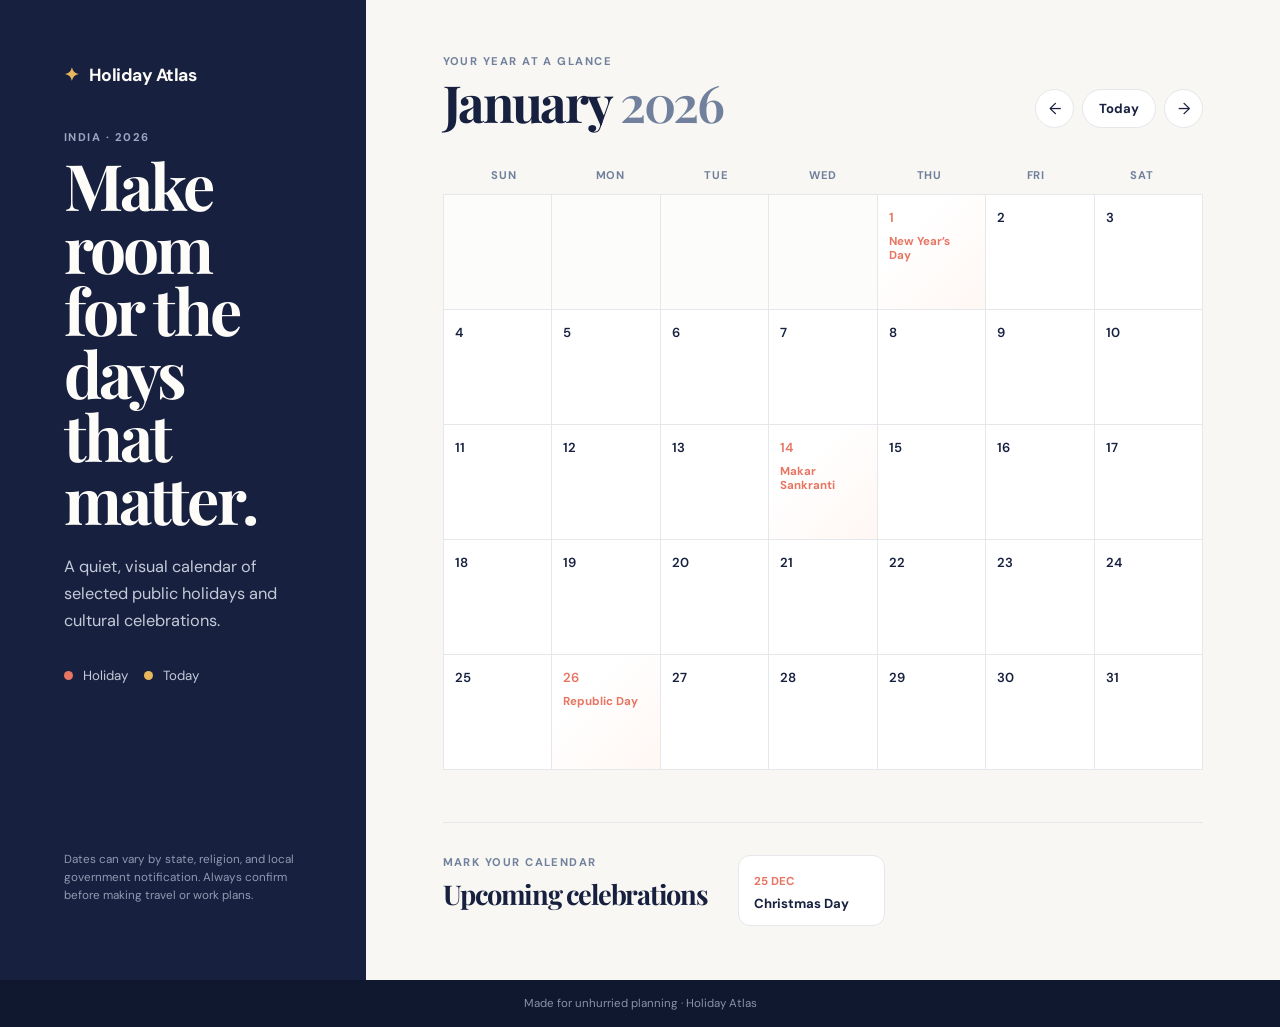
==== index.html @ 29063654 "making it simple" ====
<!doctype html>
<html lang="en">
  <head>
    <meta charset="UTF-8" />
    <meta name="viewport" content="width=device-width, initial-scale=1.0" />
    <meta name="theme-color" content="#17213f" />
    <title>Holiday Atlas · 2026</title>
    <link rel="preconnect" href="https://fonts.googleapis.com" />
    <link rel="preconnect" href="https://fonts.gstatic.com" crossorigin />
    <link href="https://fonts.googleapis.com/css2?family=DM+Sans:wght@400;500;600;700&family=Playfair+Display:wght@600;700&display=swap" rel="stylesheet" />
    <link rel="stylesheet" href="styles.css" />
  </head>
  <body>
    <main class="app-shell">
      <aside class="sidebar">
        <a class="brand" href="#top" aria-label="Holiday Atlas home"><span>✦</span> Holiday Atlas</a>
        <p class="eyebrow">India · 2026</p>
        <h1>Make room for the days that matter.</h1>
        <p class="intro">A quiet, visual calendar of selected public holidays and cultural celebrations.</p>
        <div class="legend" aria-label="Calendar legend">
          <span><i class="dot holiday"></i> Holiday</span>
          <span><i class="dot today"></i> Today</span>
        </div>
        <p class="disclaimer">Dates can vary by state, religion, and local government notification. Always confirm before making travel or work plans.</p>
      </aside>

      <section class="calendar-area" id="top">
        <header class="toolbar">
          <div>
            <p class="eyebrow">Your year at a glance</p>
            <h2 id="month-title">January <span>2026</span></h2>
          </div>
          <div class="controls">
            <button id="prev-month" aria-label="Previous month">←</button>
            <button id="today-button">Today</button>
            <button id="next-month" aria-label="Next month">→</button>
          </div>
        </header>
        <div class="weekdays" aria-hidden="true">
          <span>Sun</span><span>Mon</span><span>Tue</span><span>Wed</span><span>Thu</span><span>Fri</span><span>Sat</span>
        </div>
        <div id="calendar-grid" class="calendar-grid" aria-live="polite"></div>
        <section class="upcoming" aria-labelledby="upcoming-title">
          <div>
            <p class="eyebrow">Mark your calendar</p>
            <h3 id="upcoming-title">Upcoming celebrations</h3>
          </div>
          <div id="holiday-list" class="holiday-list"></div>
        </section>
      </section>
    </main>
    <footer>Made for unhurried planning · Holiday Atlas</footer>
    <script src="app.js"></script>
  </body>
</html>
---- styles.css ----
:root { --ink:#17213f; --muted:#71809c; --paper:#f8f7f3; --line:#e6e7eb; --accent:#e77562; --accent-soft:#fbe7e1; --gold:#e9b75c; }
* { box-sizing:border-box; }
body { margin:0; color:var(--ink); background:var(--paper); font-family:"DM Sans",sans-serif; }
.app-shell { min-height:calc(100vh - 49px); display:grid; grid-template-columns:minmax(270px, .72fr) minmax(0, 1.8fr); }
.sidebar { padding:64px clamp(28px,5vw,82px); background:var(--ink); color:#fdfcf9; display:flex; flex-direction:column; }
.brand { color:#fdfcf9; text-decoration:none; font-weight:700; font-size:1.1rem; letter-spacing:-.03em; }.brand span { color:var(--gold); margin-right:7px; }
.eyebrow { margin:44px 0 10px; color:var(--muted); font-size:.7rem; font-weight:700; letter-spacing:.13em; text-transform:uppercase; }.sidebar .eyebrow { color:#9ba6bf; }
h1,h2,h3 { font-family:"Playfair Display",serif; letter-spacing:-.045em; } h1 { max-width:370px; margin:0; font-size:clamp(2.65rem,5vw,4.7rem); line-height:.98; } .intro { max-width:320px; margin:24px 0; color:#c4cad7; font-size:1.02rem; line-height:1.65; }
.legend { display:flex; flex-wrap:wrap; gap:16px; margin-top:8px; color:#c4cad7; font-size:.83rem; }.dot { display:inline-block; width:9px; height:9px; border-radius:50%; margin-right:6px; }.dot.holiday { background:var(--accent); }.dot.today { background:var(--gold); }
.disclaimer { margin-top:auto; max-width:300px; color:#8f9ab2; font-size:.73rem; line-height:1.55; }
.calendar-area { padding:54px clamp(25px,6vw,105px); max-width:1100px; width:100%; margin:auto; }.toolbar { display:flex; align-items:end; justify-content:space-between; gap:20px; margin-bottom:40px; }.toolbar .eyebrow { margin:0 0 9px; }h2 { margin:0; font-size:clamp(2.1rem,4vw,3.4rem); line-height:1; } h2 span { color:var(--muted); font-weight:600; }
.controls { display:flex; align-items:center; gap:8px; } button { border:1px solid var(--line); background:#fff; color:var(--ink); min-width:39px; height:39px; border-radius:50%; font:inherit; cursor:pointer; transition:.2s ease; } button:hover { background:var(--ink); border-color:var(--ink); color:white; transform:translateY(-1px); } #today-button { width:auto; padding:0 16px; border-radius:20px; font-size:.82rem; font-weight:700; }
.weekdays,.calendar-grid { display:grid; grid-template-columns:repeat(7,1fr); }.weekdays { padding:0 8px 12px; color:var(--muted); font-size:.7rem; font-weight:700; letter-spacing:.06em; text-transform:uppercase; text-align:center; }.calendar-grid { border-top:1px solid var(--line); border-left:1px solid var(--line); background:#fff; }.day { min-height:clamp(75px,10vw,115px); padding:11px; border-right:1px solid var(--line); border-bottom:1px solid var(--line); position:relative; }.day.empty { background:#fcfcfb; }.date { font-size:.82rem; font-weight:600; }.holiday-day { background:linear-gradient(135deg,#fff 30%,#fff7f4); }.holiday-day .date { color:var(--accent); }.holiday-label { display:block; margin-top:8px; color:var(--accent); font-size:clamp(.59rem,1.1vw,.72rem); font-weight:700; line-height:1.23; }.is-today .date { display:grid; place-items:center; height:26px; width:26px; border-radius:50%; background:var(--gold); color:#fff; }
.upcoming { display:flex; gap:30px; align-items:flex-start; justify-content:space-between; margin-top:52px; padding-top:32px; border-top:1px solid var(--line); }.upcoming .eyebrow { margin:0 0 7px; }.upcoming h3 { margin:0; font-size:1.7rem; }.holiday-list { display:grid; grid-template-columns:repeat(3,minmax(120px,1fr)); gap:12px; flex:1; }.holiday-card { background:#fff; border:1px solid var(--line); border-radius:12px; padding:13px 15px; }.holiday-card time { color:var(--accent); font-size:.72rem; font-weight:700; text-transform:uppercase; }.holiday-card strong { display:block; margin-top:5px; font-size:.82rem; }
footer { padding:16px; background:#10182f; color:#8792ab; text-align:center; font-size:.72rem; }
@media (max-width:760px) { .app-shell{grid-template-columns:1fr}.sidebar{padding:35px 28px}.sidebar .eyebrow{margin-top:38px}h1{font-size:3rem}.disclaimer{margin-top:35px}.calendar-area{padding:35px 17px}.toolbar{align-items:flex-start;margin-bottom:28px}.weekdays{font-size:.59rem}.day{min-height:65px;padding:7px}.holiday-label{margin-top:5px;font-size:.57rem}.upcoming{display:block;margin-top:35px}.holiday-list{margin-top:18px;grid-template-columns:repeat(2,1fr)} }
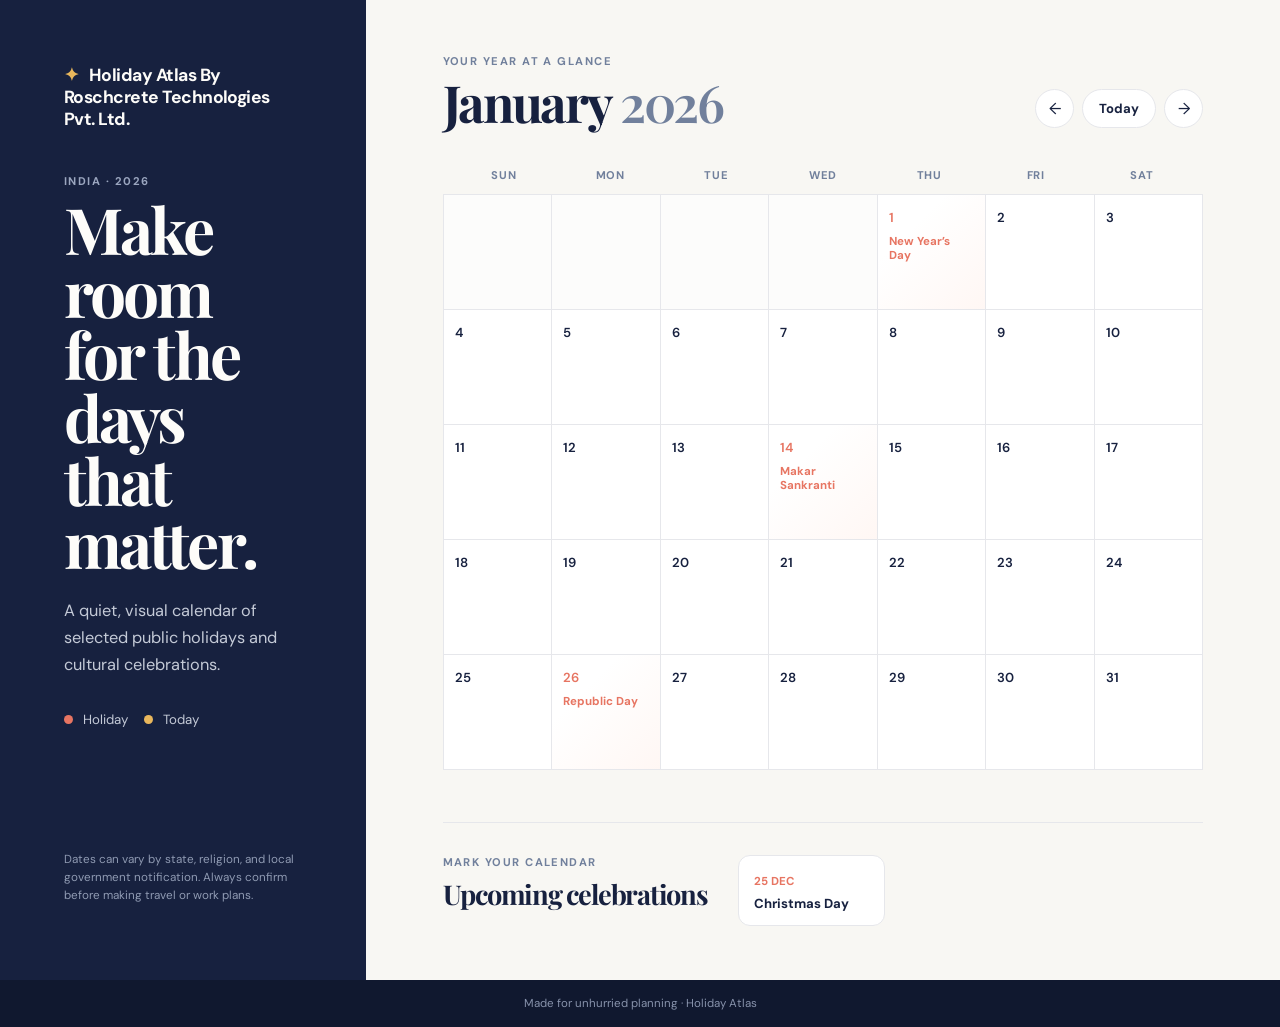
==== commit 69e93778: "Test" ====
--- a/index.html
+++ b/index.html
@@ -13,7 +13,7 @@
   <body>
     <main class="app-shell">
       <aside class="sidebar">
-        <a class="brand" href="#top" aria-label="Holiday Atlas home"><span>✦</span> Holiday Atlas</a>
+        <a class="brand" href="#top" aria-label="Holiday Atlas home"><span>✦</span> Holiday Atlas By Roschcrete Technologies Pvt. Ltd.</a>
         <p class="eyebrow">India · 2026</p>
         <h1>Make room for the days that matter.</h1>
         <p class="intro">A quiet, visual calendar of selected public holidays and cultural celebrations.</p>
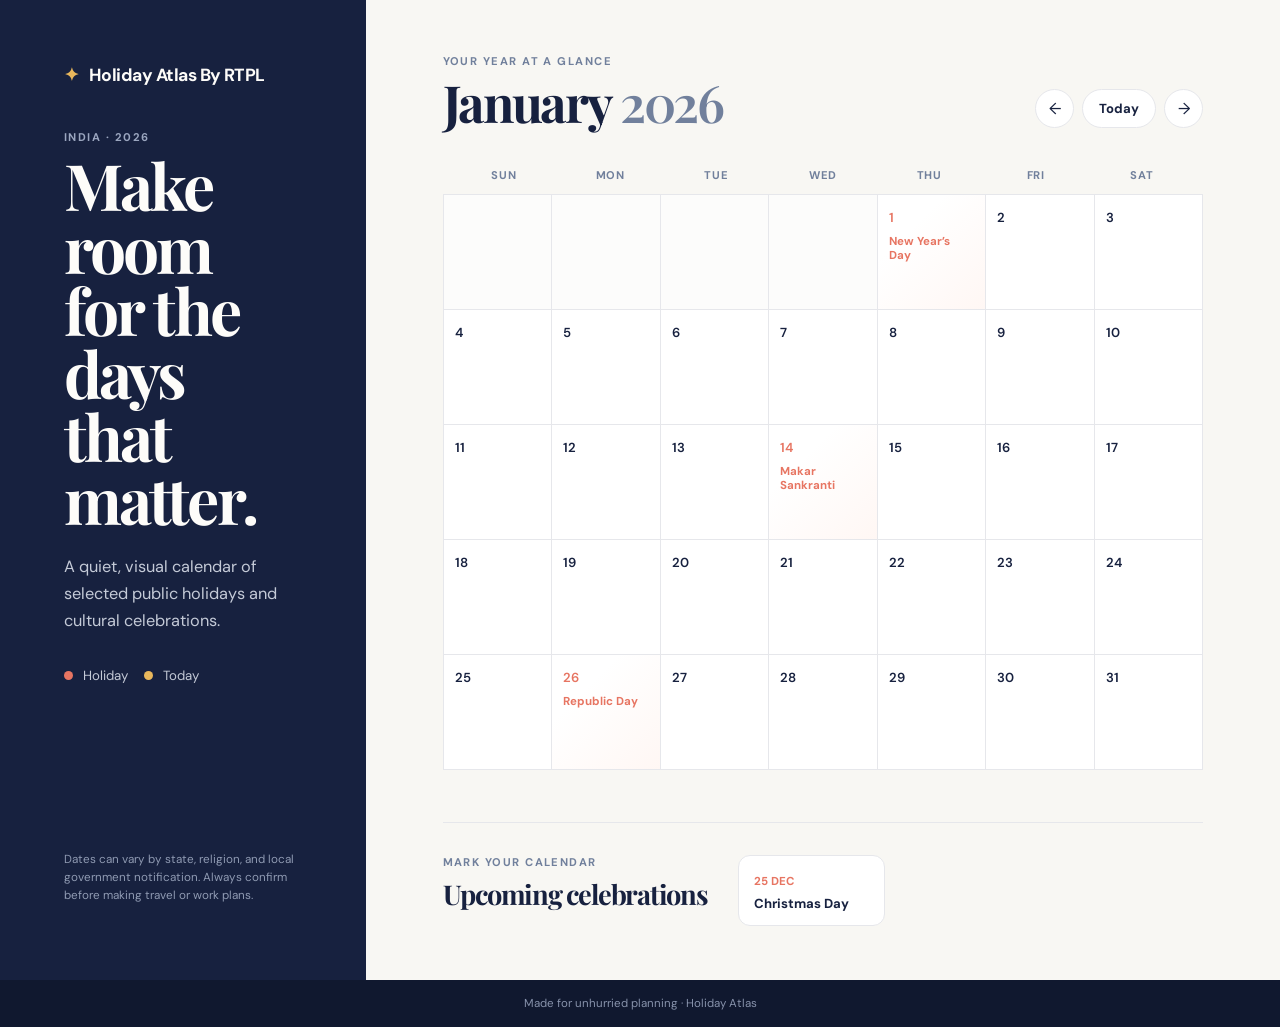
==== commit 1a4184a7: "changed to RTPL" ====
--- a/index.html
+++ b/index.html
@@ -13,7 +13,7 @@
   <body>
     <main class="app-shell">
       <aside class="sidebar">
-        <a class="brand" href="#top" aria-label="Holiday Atlas home"><span>✦</span> Holiday Atlas By Roschcrete Technologies Pvt. Ltd.</a>
+        <a class="brand" href="#top" aria-label="Holiday Atlas home"><span>✦</span> Holiday Atlas By RTPL</a>
         <p class="eyebrow">India · 2026</p>
         <h1>Make room for the days that matter.</h1>
         <p class="intro">A quiet, visual calendar of selected public holidays and cultural celebrations.</p>
